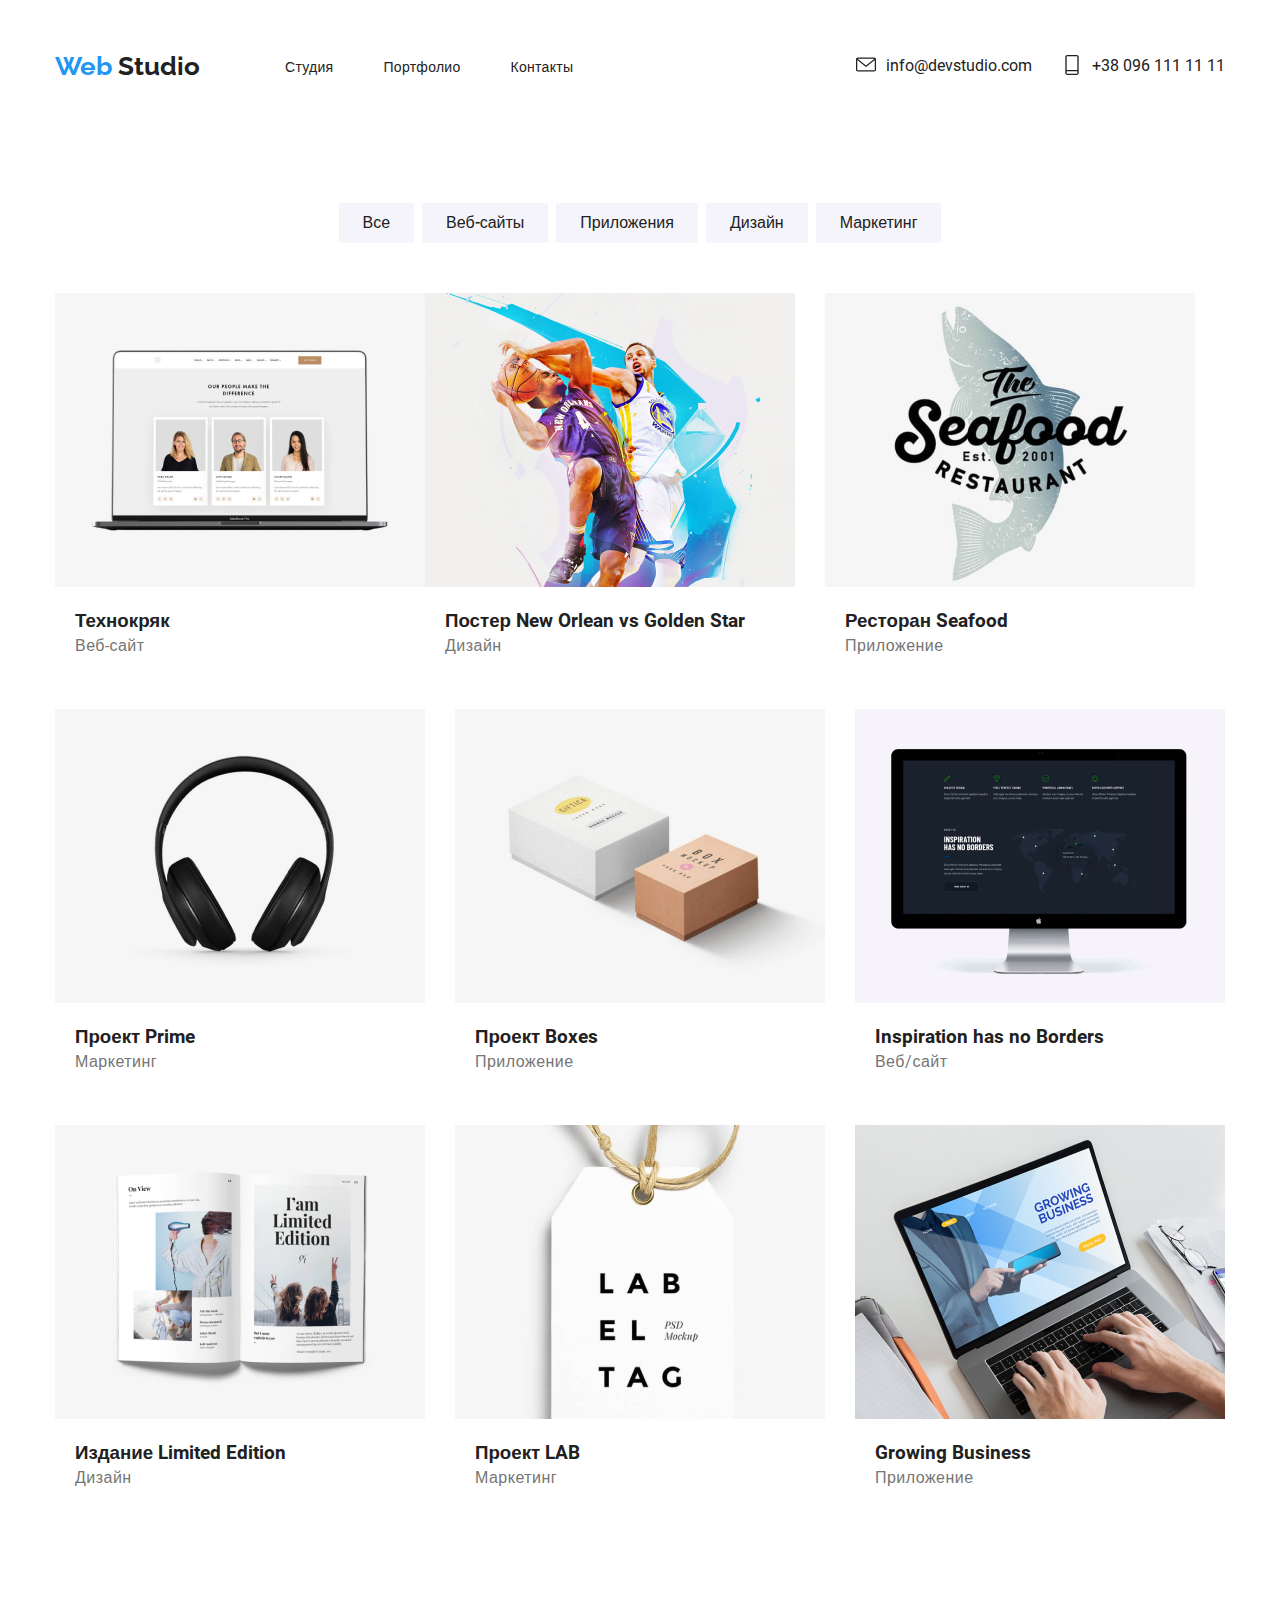
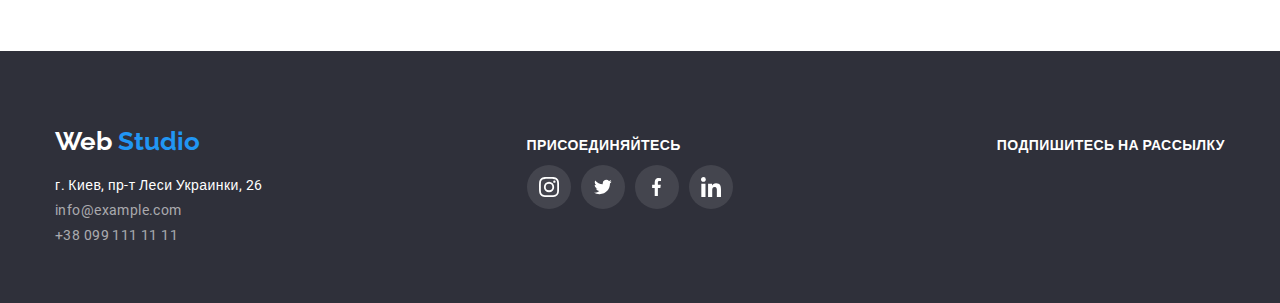
==== portfolio.html @ 55827320 "markup,css styles, sprites" ====
<!DOCTYPE html>
<html lang="ru">

<head>
    <meta charset="UTF-8" />
    <meta name="viewport" content="width=device-width, initial-scale=1.0" />
    <title>Portfolio</title>
    <link href="https://fonts.googleapis.com/css2?family=Raleway&family=Roboto:wght@400;500;700&display=swap"
        rel="stylesheet">
    <link rel="stylesheet" href="./css/normalize.css">
    <link rel="stylesheet" href="./css/styles.css">
</head>

<body>
    <!--Оглавление с навигацией-->
    <header class="page-header">
        <div class="container flexbox">
            <nav class="navigation">
                <a href="./index.html" class="logo"><span class="logo-web">Web</span>  Studio</a>
                <ul class="site-nav list">
                    <li class="nav-item"><a href="./index.html" class="link-active">Студия</a></li>
                    <li class="nav-item"><a href="./portfolio.html" class="link">Портфолио</a></li>
                    <li class="nav-item"><a href="" class="link">Контакты</a></li>
                </ul>
            </nav>
            <address class="contact">
                <ul class="contact-list list">
                    <li class="mail"><a href="mailto:info@devstudio.com">
                            <svg class="contacts-icon mail-to" width"16" height"11">
                                <use href="./images/symbol-defs-new.svg#icon-envelope"></use>
                            </svg>
                            info@devstudio.com
                        </a>
                    </li>
                    <li class="nav-item tel"><a href="tel:+380961111111">
                            <svg class="contacts-icon" width"10" height"15>
                                <use href="./images/symbol-defs-new.svg#icon-telephone"></use>
                            </svg>
                            +38 096 111 11 11
                        </a>
                    </li>
                </ul>
            </address>
        </div>
    </header>
    <main>
        <section class="section"> 
            <div>
                <div class="container">
                    <h1 class="title visually-hiden">Мои проэкты</h1>
                    <ul class="projects-nav list">
                        <li class="item">
                            <button class=" button-portfolio" type="button">Все</button>
                        </li>
                        <li class="item">
                            <button class=" button-portfolio" type="button">Веб-сайты</button>
                        </li>
                        <li class="item">
                            <button class=" button-portfolio" type=" button">Приложения</button>
                        </li>
                        <li class="item">
                            <button class=" button-portfolio" type=" button">Дизайн</button> 
                        </li>
                        <li class="item">
                            <button class=" button-portfolio" type=" button">Маркетинг</button>
                        </li>
                     </ul>
            </div>
      </div>
        <div class="container flex-box">
        <ul class="flex-box-port list-port" <li class="item">
            <a href="">
                <img src="./images/img1.png" alt="Фото проекта" width="370" />
                <h3 class="header-title-port">Технокряк</h3>
                <p class="projects-subtitle">Веб-сайт</p>
                <!--<p class="projects-text">
                                                                Технокряк это современная площадка распространения коронавируса.
                                                                Компании используют эту платформу для цифрового шпионажа и атак
                                                                на защищённые сервера конкурентов.
                                                            </p>-->
            </a>
            </li>
            <li class="item">
                <a href="">
                    <img src="./images/img2.png" alt="Фото проекта" width="370" />
                    <h3 class="header-title-port">Постер New Orlean vs Golden Star</h3>
                    <p class="projects-subtitle">Дизайн</p>
                    <!--<p class="projects-text">
                                                                Технокряк это современная площадка распространения коронавируса.
                                                                Компании используют эту платформу для цифрового шпионажа и атак
                                                                на защищённые сервера конкурентов.
                                                            </p>-->
                </a>
            </li>
            <li class="item">
                <a href="">
                    <img src="./images/img3.png" alt="Фото проэкта" width="370" />
                    <h3 class="header-title-port">Ресторан Seafood</h3>
                    <p class="projects-subtitle">Приложение</p>
                    <!--<p class="projects-text">
                                                                Технокряк это современная площадка распространения коронавируса.
                                                                Компании используют эту платформу для цифрового шпионажа и атак
                                                                на защищённые сервера конкурентов.
                                                            </p>-->
                </a>
            </li>
            <li class="item">
                <a href="">
                    <img src="./images/4.png" alt="Фото проэкта" width="370" />
                    <h3 class="header-title-port">Проект Prime</h3>
                    <p class="projects-subtitle">Маркетинг</p>
                    <!--<p class="projects-text">
                                                                Технокряк это современная площадка распространения коронавируса.
                                                                Компании используют эту платформу для цифрового шпионажа и атак
                                                                на защищённые сервера конкурентов.
                                                            </p>-->
                </a>
            </li>
            <li class="item">
                <a href="">
                    <img src="./images/5.png" alt="Фото проэкта" width="370" />
                    <h3 class="header-title-port">Проект Boxes</h3>
                    <p class="projects-subtitle">Приложение</p>
                    <!--<p class="projects-text">
                                                                Технокряк это современная площадка распространения коронавируса.
                                                                Компании используют эту платформу для цифрового шпионажа и атак
                                                                на защищённые сервера конкурентов.
                                                            </p>-->
                </a>
            </li>
            <li class="item">
                <a href="">
                    <img src="./images/6.png" alt="Фото проэкта" width="370" />
                    <h3 class="header-title-port">Inspiration has no Borders</h3>
                    <p class="projects-subtitle">Веб/сайт</p>
                    <!--<p class="projects-text">
                                                                Технокряк это современная площадка распространения коронавируса.
                                                                Компании используют эту платформу для цифрового шпионажа и атак
                                                                на защищённые сервера конкурентов.
                                                            </p>-->
                </a>
            </li>
            <li class="item">
                <a href="">
                    <img src="./images/7.png" alt="Фото проэкта" width="370" />
                    <h3 class="header-title-port">Издание Limited Edition</h3>
                    <p class="projects-subtitle">Дизайн</p>
                    <!--<p class="projects-text">
                                                                Технокряк это современная площадка распространения коронавируса.
                                                                Компании используют эту платформу для цифрового шпионажа и атак
                                                                на защищённые сервера конкурентов.
                                                            </p>-->
                </a>
            </li>
            <li class="item">
                <a href="">
                    <img src="./images/8.png" alt="Фото проэкта" width="370" />
                    <h3 class="header-title-port">Проект LAB</h3>
                    <p class="projects-subtitle">Маркетинг</p>
                    <!--<p class="projects-text">
                                                                Технокряк это современная площадка распространения коронавируса.
                                                                Компании используют эту платформу для цифрового шпионажа и атак
                                                                на защищённые сервера конкурентов.
                                                            </p>-->
                </a>
            </li>
            <li class="item">
                <a href="">
                    <img src="./images/9.png" alt="Фото проэкта" width="370" />
                    <h3 class="header-title-port">Growing Business</h3>
                    <p class="projects-subtitle">Приложение</p>
                    <!--<p class="projects-text">
                                                                Технокряк это современная площадка распространения коронавируса.
                                                                Компании используют эту платформу для цифрового шпионажа и атак
                                                                на защищённые сервера конкурентов.
                                                            </p>-->
                </a>
            </li>
        </ul>
            </div>        
        </section>
    </main>
    <footer class="site-footer">
        <div class="container footer-flex">
            <div class="logo-address">
                <p class="logo-space"><a href="./" class="logo logo-position"><span class="logo-port">Web</span>  Studio</a></p>
                <section class="list">
                    <address class="address-section">
                        <ul class="address list">
                            <li class="address item"><a class="item" href="https://goo.gl/maps/P8fqoHQZkP2FviwH6"
                                    target="_blank rel=" noopener noreferrer">г. Киев, пр-т
                                    Леси Украинки, 26</a></li>
                            <li class="item"><a href="mailto:info@example.com" class="contact-link">info@example.com</a>
                            </li>
                            <li class="item"><a href="tel:+380991111111" class="contact-link">+38 099 111 11 11</a></li>
                        </ul>
                    </address>
                </section>
            </div>
            <section class="flex-box">
                <div class="join">
                    <h2 class="join-title">
                        Присоединяйтесь
                    </h2>
                    <ul class="join-list list">
                        <li class="join-list-item"><a href="" class="join-link" target="_blank" rel="noopener noreferrer"
                                aria-label=Twitter>
                                <svg class="link-icon-footer" width="20px" height="20px">
                                    <use href="./images/symbol-defs-new.svg#icon-instagram"></use>
                                </svg></a></li>
                        <li class="join-list-item"><a href="" class="join-link" target=" _blank" rel="noopener noreferrer"
                                aria-label=Facebook>
                                <svg class="link-icon-footer" width="20px" height="16px">
                                    <use href="./images/symbol-defs-new.svg#icon-twitter"></use>
                                </svg></a></li>
                        <li class="join-list-item"><a href="" class="join-link" target=" _blank" rel="noopener noreferrer"
                                aria-label=LinkdedIn>
                                <svg class="link-icon-footer" width="10px" height="20px">
                                    <use href="./images/symbol-defs-new.svg#icon-facebook"></use>
                                </svg></a></li>
                        <li class="join-list-item"><a href="" class="join-link" target=" _blank" rel="noopener noreferrer"
                                aria-label=Instagram>
                                <svg class="link-icon-footer" width="20px" height="20px">
                                    <use href="./images/symbol-defs-new.svg#icon-linkedin"></use>
                                </svg></a></li>
                    </ul>
                </div>
            </section>
            <section class="flex-box">
                <div class="mailing">
                    <h2 class="subscribe-title">Подпишитесь на рассылку</h2>
                </div>
            </section>
        </div>
    </footer>
</body>

</html>
---- css/styles.css ----
/* roboto-regular - latin */
@font-face {
  font-family: "Roboto";
  font-style: normal;
  font-weight: 400;
  src: url("../fonts/roboto-v20-latin-regular.eot"); /* IE9 Compat Modes */
  src: local("Roboto"), local("Roboto-Regular"),
    url("../fonts/roboto-v20-latin-regular.eot?#iefix")
      format("embedded-opentype"),
    /* IE6-IE8 */ url("../fonts/roboto-v20-latin-regular.woff2") format("woff2"),
    /* Super Modern Browsers */ url("../fonts/roboto-v20-latin-regular.woff")
      format("woff"),
    /* Modern Browsers */ url("../fonts/roboto-v20-latin-regular.ttf")
      format("truetype"),
    /* Safari, Android, iOS */
      url("../fonts/roboto-v20-latin-regular.svg#Roboto") format("svg"); /* Legacy iOS */
}
/* roboto-500 - latin */
@font-face {
  font-family: "Roboto";
  font-style: normal;
  font-weight: 500;
  src: url("../fonts/roboto-v20-latin-500.eot"); /* IE9 Compat Modes */
  src: local("Roboto Medium"), local("Roboto-Medium"),
    url("../fonts/roboto-v20-latin-500.eot?#iefix") format("embedded-opentype"),
    /* IE6-IE8 */ url("../fonts/roboto-v20-latin-500.woff2") format("woff2"),
    /* Super Modern Browsers */ url("../fonts/roboto-v20-latin-500.woff")
      format("woff"),
    /* Modern Browsers */ url("../fonts/roboto-v20-latin-500.ttf")
      format("truetype"),
    /* Safari, Android, iOS */ url("../fonts/roboto-v20-latin-500.svg#Roboto")
      format("svg"); /* Legacy iOS */
}
/* roboto-700 - latin */
@font-face {
  font-family: "Roboto";
  font-style: normal;
  font-weight: 700;
  src: url("../fonts/roboto-v20-latin-700.eot"); /* IE9 Compat Modes */
  src: local("Roboto Bold"), local("Roboto-Bold"),
    url("../fonts/roboto-v20-latin-700.eot?#iefix") format("embedded-opentype"),
    /* IE6-IE8 */ url("../fonts/roboto-v20-latin-700.woff2") format("woff2"),
    /* Super Modern Browsers */ url("../fonts/roboto-v20-latin-700.woff")
      format("woff"),
    /* Modern Browsers */ url("../fonts/roboto-v20-latin-700.ttf")
      format("truetype"),
    /* Safari, Android, iOS */ url("../fonts/roboto-v20-latin-700.svg#Roboto")
      format("svg"); /* Legacy iOS */
}
/* raleway-regular - latin */
@font-face {
  font-family: "Raleway";
  font-style: normal;
  font-weight: 400;
  src: url("../fonts/raleway-v17-latin-regular.eot"); /* IE9 Compat Modes */
  src: local(""),
    url("../fonts/raleway-v17-latin-regular.eot?#iefix")
      format("embedded-opentype"),
    /* IE6-IE8 */ url("../fonts/raleway-v17-latin-regular.woff2")
      format("woff2"),
    /* Super Modern Browsers */ url("../fonts/raleway-v17-latin-regular.woff")
      format("woff"),
    /* Modern Browsers */ url("../fonts/raleway-v17-latin-regular.ttf")
      format("truetype"),
    /* Safari, Android, iOS */
      url("../fonts/raleway-v17-latin-regular.svg#Raleway") format("svg"); /* Legacy iOS */
}
:root {
  --primary-text-color: #212121;
  --subtitle-text-color: #757575;
  --accent-color: #2196f3;
  --primary-bg-color: #ffffff;
  --secondary-bg-color: #f5f4fa;
  --text-bg-color: rgba(47, 48, 58, 0.8);
}
/*цвет основного текста #212121 */
/*цвет вторичного текста #757575*/
/*белый #ffffff*/
/*акцент #2196F3;*/
/*вторичный цвет фона #F5F4FA*/

* {
  box-sizing: border-box;
}
body {
  background-color: var(--primary-bg-color);
  font-family: Roboto, sans-serif;
  font-size: 16 px;
  line-height: 0, 615;
}
.container {
  width: 1200px;
  padding-left: 15px;
  padding-right: 15px;
  margin-right: auto;
  margin-left: auto;
}
li {
  display: list-item;
}
.layout {
  padding-top: 95px;
  padding-bottom: 95px;
}
div .list-list {
  margin-top: 50px;
}
.flex-box .list {
  display: flex;
}

/* Шапка*/
.page-header {
  padding-top: 25px;
  padding-bottom: 0;
}
.flexbox {
  display: flex;
  justify-content: flex-end;
  align-items: center;
}
.navigation {
  display: flex;
  align-items: center;
  margin-right: auto;
}
.logo-web {
  color: var(--accent-color);
  text-decoration-line: none;
  font-family: Raleway, sans-serif;
  font-style: normal;
  font-weight: bold;
  font-size: 26px;
  line-height: 1, 19;
}
.logo {
  color: var(--primary-text-color);
  text-decoration-line: none;
  font-family: Raleway, sans-serif;
  font-style: normal;
  font-weight: bold;
  font-size: 26px;
  line-height: 1, 19;
  margin-right: 85px;
}
.list {
  list-style: none;
  padding: 0;
  margin: 0;
}
.site-nav {
  display: flex;
  padding-top: 30px;
  padding-bottom: 30px;
}
.site-nav a {
  color: var(--primary-text-color);
}
.nav-item:not(:last-child) {
  margin-right: 50px;
}
.site-nav a {
  text-decoration-line: none;
  font-style: normal;
  font-weight: 500;
  font-size: 14px;
  line-height: 1, 14;
  letter-spacing: 0.02em;
}
.link-active {
  color: var(--accent-color);
}
.site-nav a:hover,
.site-nav a:focus {
  text-decoration-line: underline;
  text-decoration-color: var(--accent-color);
}
.site-nav .link.current {
  color: var(--accent-color);
}
.contact-list {
  display: flex;
  align-items: center;
  padding-bottom: 30px;
  padding-top: 30px;
}
.contact a {
  color: var(--primary-text-color);
  font-style: normal;
}
.contact a:hover,
.contact a:focus {
  color: var(--accent-color);
}
.mail {
  margin-right: 30px;
}
.mail:hover,
.mail:focus {
  color: var(--accent-color);
}
.contact a {
  text-decoration-line: none;
  display: inline-flex;
  align-items: flex-end;
}
.contacts-icon {
  fill: currentColor;
  height: 20px;
  width: 20px;
  margin-right: 10px;
  display: inline-flex;
  align-items: center;
  margin-bottom: 0;
}
/*Секция герой*/

.overlay {
  max-width: 1600px;
  height: 600px;
  margin-right: auto;
  margin-left: auto;
  background-image: linear-gradient(
      to right,
      rgba(47, 48, 58, 0.8),
      rgba(47, 48, 58, 0.8)
    ),
    url(../images/Header-img.jpg);
  background-size: contain;
  background-repeat: no-repeat;
  background-position: center;
  box-shadow: rgba(47, 48, 58, 0.8);
  background-color: black;
}
.hero {
  padding: 200px 0;
  text-align: center;
  letter-spacing: 0.06em;
}
.hero-title {
  display: flex;
  align-items: center;
  letter-spacing: 0.06em;
  text-align: center;
  margin: 0 0 30px;
}
.hero-title {
  color: var(--primary-bg-color);
  font-style: normal;
  font-weight: 900;
  font-size: 44px;
  line-height: 1, 36;
  text-align: center;
  letter-spacing: 0.06em;
  text-transform: uppercase;
  margin: auto;
}

.button {
  color: var(--primary-bg-color);
  background-color: var(--accent-color);
  border-color: transparent;
  font-weight: 700;
  font-size: 16px;
  letter-spacing: 0.06em;
  padding-top: 10 px 25px;
  border-radius: 4px;
  width: 200px;
  display: inline-flex;
  padding: 10px 25px;
  line-height: 1, 8;
  align-items: center;
  cursor: pointer;
  text-decoration: none;
  border-radius: 4px;
  margin-top: 30px;
  align-items: flex-start;
}
.benefits-title::before {
  content: "";
  height: 120px;
  background-position: center;

  margin-left: 10px;
  display: block;
  background-color: var(--secondary-bg-color);
  background-size: contain;
  background-repeat: no-repeat;
}
.detail::before {
  background-image: url(../images/antenna-1.svg);
  background-size: 70px;
}
.punctual::before {
  background-image: url(../images/clock-2.svg);
  background-size: 70px;
}
.plan::before {
  background-image: url(../images/diagram-3.svg);
  background-size: 70px;
}
.techno::before {
  background-image: url(../images/astronaut-4.svg);
  background-size: 70px;
}
.section-title {
  color: var(--primary-text-color);
  font-style: normal;
  font-size: 14px;
  line-height: 1, 14;
  letter-spacing: 0.03em;
  text-transform: uppercase;
}
.section-subtitle {
  color: var(--subtitle-text-color);
  font-style: normal;
  font-weight: normal;
  font-size: 14px;
  line-height: 1, 71;
  letter-spacing: 0.03em;
}
.benefits-list {
  display: inline-flex;
}
.benefits-title {
  width: calc((100% - 90px) / 4);
  margin-right: 30px;
  display: list-item;
}
.benefits-title:nth-child(4n) {
  margin-right: 0;
}
/*Секция чем мы занимаемся*/
.we-do-con {
  padding-top: 0;
  padding-bottom: 95px;
}
.header-title {
  color: var(--primary-text-color);
  font-style: normal;
  font-weight: bold;
  font-size: 36px;
  line-height: 1, 16;
  text-align: center;
  letter-spacing: 0.03em;
  margin-top: 0px;
  margin-bottom: 0px;
}
ul .we-do-list {
  display: flex;
  flex-wrap: wrap;
}
.we-do-title {
  width: calc((100% - 60px) / 3);
  margin-right: 30px;
}
.we-do-subtitle {
  color: var(--primary-text-color);
  font-style: normal;
  font-weight: bold;
  font-size: 14px;
  line-height: 1, 14;
  text-align: center;
  letter-spacing: 0.03em;
  text-transform: uppercase;
  background-color: var(--text-bg-color);
}
/*.we-do-subtitle>a :hover,
.we-do-subtitle>a :focus{
   text-decoration-line: underline;
   text-decoration-color: var(--accent-color);
}*/

/*Секция наша команда*/

.flex-box {
  display: flex;
}

.team-section {
  background-color: var(--secondary-bg-color);
  width: auto;
  display: flex;
  flex-direction: row;
}
.team-list {
  display: flex;
  flex-wrap: wrap;
}
.team-section .team-member {
  display: flex;
  flex-wrap: wrap;
}
.team-section .team-member {
  width: calc((100% - 90px) / 4);
  margin-right: 30px;
  background-color: var(--primary-bg-color);
}
.team-member:nth-child(4n) {
  margin-right: 0;
}
.team-section-subtitle {
  color: var(--primary-text-color);
  font-style: normal;
  font-weight: 500;
  font-size: 16px;
  line-height: 1, 18;
  text-align: center;
  letter-spacing: 0.03em;
}
.team-section-subtitle a:hover,
.team-section-subtitle a:focus {
  text-decoration-line: underline;
  text-decoration-color: var(--accent-color);
}
.team-section-prof {
  color: var(--subtitle-text-color);
  font-style: normal;
  font-weight: normal;
  font-size: 16px;
  line-height: 1, 18;
  text-align: center;
  letter-spacing: 0.03em;
}
.team-section p a:hover,
.team-section p a:focus {
  text-decoration-line: underline;
  text-decoration-color: var(--accent-color);
}
img .team-member {
  margin-bottom: 10px;
}
.description {
  margin: 30px 55px;
  text-align: center;
  border: 0px;
}
.social-list-item:not(:last-child) {
  margin-right: 10px;
}
.social-links {
  display: flex;
  justify-content: center;
  align-items: center;
  margin: 16px 24px 24px 32px;
}
.social-item {
  display: inline-flex;
  align-items: center;
  justify-content: center;
  border-radius: 50%;
  width: 44px;
  height: 44px;
  background-color: #fff;
}
.social-item:hover .link-icon,
.social-item:focus .link-icon {
  fill: var(--primary-bg-color);
}
.social-item:hover,
.social-item:focus {
  background-color: var(--accent-color);
}

.flex-list {
  display: flex;
  justify-content: space-between;
}
img {
  display: block;
  max-width: 100%;
  height: auto;
}
.link-icon {
  margin-right: 10px;
  align-items: center;
  width: 20px;
  height: 20px;
  fill: #afb1b8;
}
/*Постоянные клиенты*/
.client {
  width: calc((100% - 30px * 4) / 5);
  margin-right: 30px;
}
.client :nth-child(4n) {
  margin-right: 0;
}
.clients-icon {
  fill: #afb1b8;
}
.clients-link {
  display: flex;
  justify-content: center;
  align-items: center;
  border-radius: 4px;
  border: 1px solid #afb1b8;
  height: 90px;
  width: 170px;
}
.clients-link:hover,
.clients-link:focus {
  fill: var(--accent-color);
}
.clients-link:hover,
.clients-link:focus {
  border-color: var(--accent-color);
}
.clients-icon:hover,
.clients-icon:focus {
  fill: var(--accent-color);
}
/*Футер*/
a.item {
  margin: 0 0 9px 0;
  color: var(--white-text-color);
  font-style: normal;
}
.site-footer {
  background-color: #2f303a;
  padding: 60px 0;
}
.footer-flex {
  display: flex;
  align-items: baseline;
  justify-content: space-between;
}
.logo-position {
  display: block;
  padding: 0;
  margin: 0 0 20px;
  color: var(--accent-color);
}
.logo-address {
  align-content: flex-start;
}
.address .item {
  color: var(--primary-bg-color) !important;
  font-style: normal;
  font-weight: normal;
  font-size: 14px;
  line-height: 1, 71;
  letter-spacing: 0.03em;
}
.address .list .item {
  color: rgba(255, 255, 255, 0.6);
  text-decoration-line: none;
  background-color: #2f303a;
  font-style: normal;
}
.address-section a {
  text-decoration-line: none;
}
.address-section .item:not(:last-child) {
  margin-bottom: 9px;
}
li {
  display: list-item;
}
.contact-link {
  font-style: normal;
  font-weight: normal;
  font-size: 14px;
  line-height: 1, 71;
  letter-spacing: 0.03em;
  color: rgba(255, 255, 255, 0.6);
  font-style: normal;
}
.contact-link :hover,
.contact-link :focus {
  text-decoration-line: underline;
  text-decoration-color: var(--accent-color);
}
.join-title {
  color: var(--primary-bg-color);
  font-style: normal;
  font-weight: bold;
  font-size: 14px;
  line-height: 1, 14;
  letter-spacing: 0.03em;
  text-transform: uppercase;
}
.join-list {
  display: flex;
  justify-content: center;
}
.join-list-item:not(:last-child) {
  margin-right: 10px;
}
.join-link {
  display: inline-flex;
  justify-content: center;
  align-items: center;
  width: 44px;
  height: 44px;
  background: rgba(255, 255, 255, 0.1);
  border-radius: 50%;
}
.join-list-item:hover,
.join-list-item:focus {
  background-color: var(--accent-color);
  border-radius: 50%;
}
.link-icon-footer {
  fill: var(--primary-bg-color);
}
.subscribe-title {
  color: var(--primary-bg-color);
  font-style: normal;
  font-weight: bold;
  font-size: 14px;
  line-height: 1, 14;
  letter-spacing: 0.03em;
  text-transform: uppercase;
}
/*Страница портфолио*/

.section {
  padding: 94px 0;
}
.projects-item {
  width: calc((100% - 60px) / 4);
  margin-right: 30px;
}
ul .project-nav .list {
  display: flex;
  flex-wrap: wrap;
}
.projects-nav .item:not(:last-child) {
  margin-right: 8px;
}
.projects-nav .button-portfolio {
  justify-content: center;
}
.visually-hiden {
  position: absolute !important;
  clip: rect(1px 1px 1px 1px);
  clip: rect(1px, 1px, 1px, 1px);
  padding: 0 !important;
  border: 0 !important;
  height: 1px !important;
  width: 1px !important;
  overflow: hidden;
}
.button-portfolio {
  padding: 6px 22px;
  background-color: var(--secondary-bg-color);
  color: var(--primary-text-color);
  font-weight: 500;
  font-size: 16px;
  line-height: 1.5;
  text-align: center;
  border-radius: 2px;
  border-color: transparent;
}
.projects-nav .item :hover,
.projects-nav .item :focus {
  background-color: var(--accent-color);
}
.projects-nav .item :hover,
.projects-nav .item :focus {
  color: var(--primary-bg-color);
}
.projects-nav {
  display: flex;
  justify-content: center;
  margin-bottom: 50px;
}
.flex-box-port .item {
  width: calc((100% - 60px) / 3);
  margin-bottom: 30px;
}
.flex-box-port .item:not(:nth-child(3n)) {
  margin-right: 30px;
}
.header-title-port {
  font-style: normal;
  color: var(--primary-text-color);
  margin: 24px 20px 4px;
}
.list-port a {
  text-decoration-line: none;
}
.projects-subtitle {
  font-weight: normal;
  font-size: 16px;
  line-height: 1, 87;
  letter-spacing: 0.03em;
  text-decoration-line: none;
  color: var(--subtitle-text-color);
  margin: 0px 20px 24px;
}
.projects-text {
  font-weight: 400;
  font-size: 18px;
  line-height: 1, 5;
  letter-spacing: 0.03em;
  color: var(--primary-bg-color);
  background: var(--subtitle-text-color);
  text-decoration-line: none;
}
.flex-box .list-port {
  display: flex;
  flex-wrap: wrap;
}
.list-port {
  list-style: none;
  padding: 0;
  margin-top: 0;
}
.logo-port {
  color: var(--primary-bg-color);
}
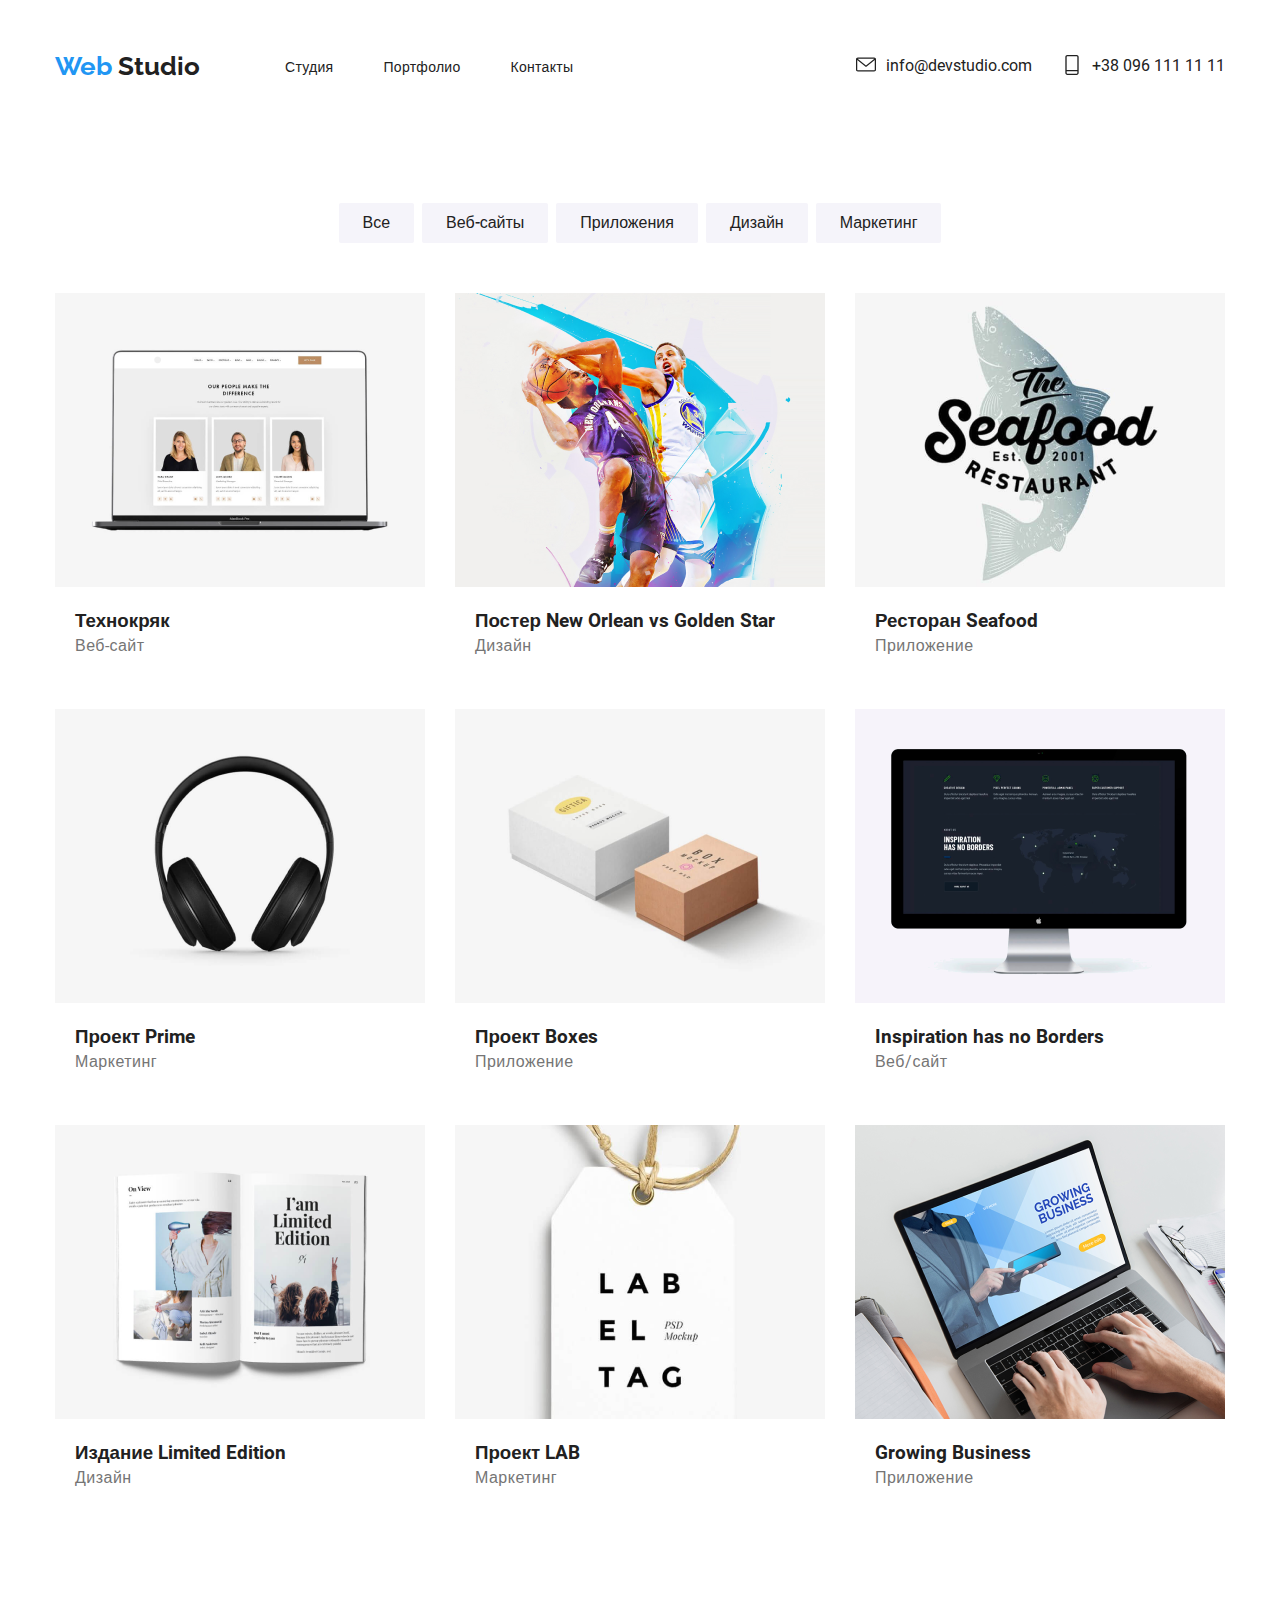
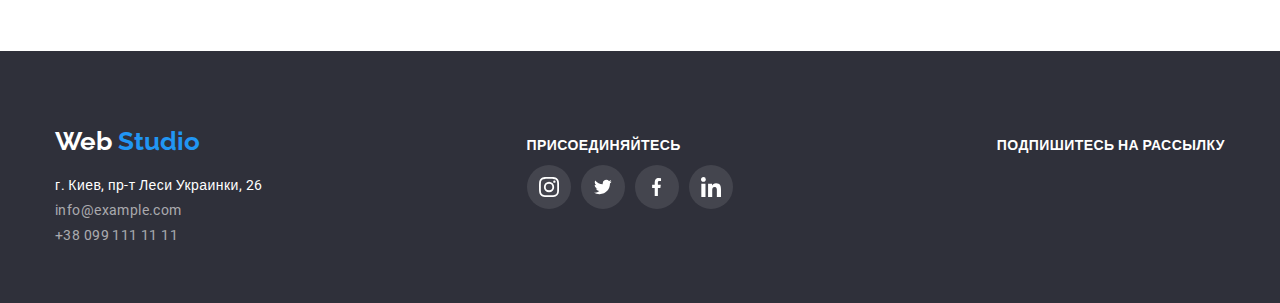
==== commit bacc097f: "portfolio markup" ====
--- a/portfolio.html
+++ b/portfolio.html
@@ -68,7 +68,8 @@
             </div>
       </div>
         <div class="container flex-box">
-        <ul class="flex-box-port list-port" <li class="item">
+        <ul class="flex-box-port list-port"> 
+            <li class="item">
             <a href="">
                 <img src="./images/img1.png" alt="Фото проекта" width="370" />
                 <h3 class="header-title-port">Технокряк</h3>
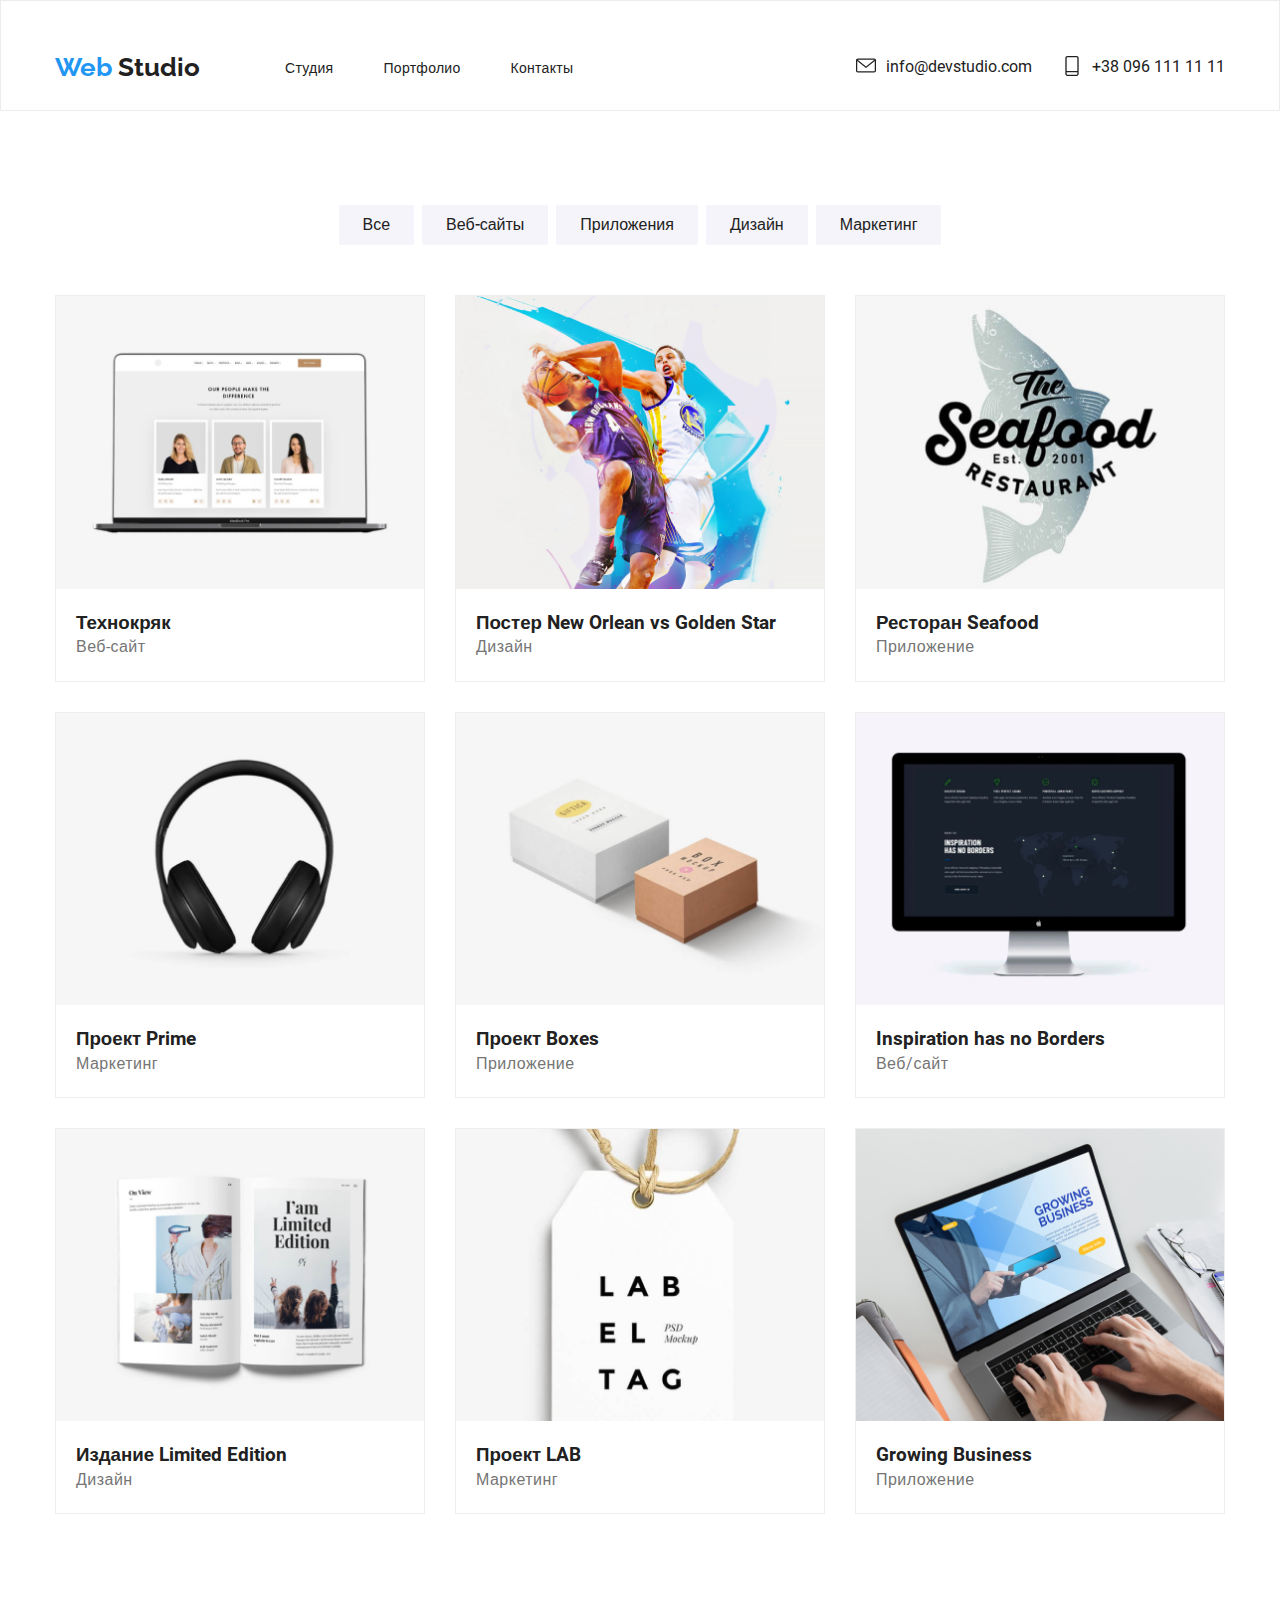
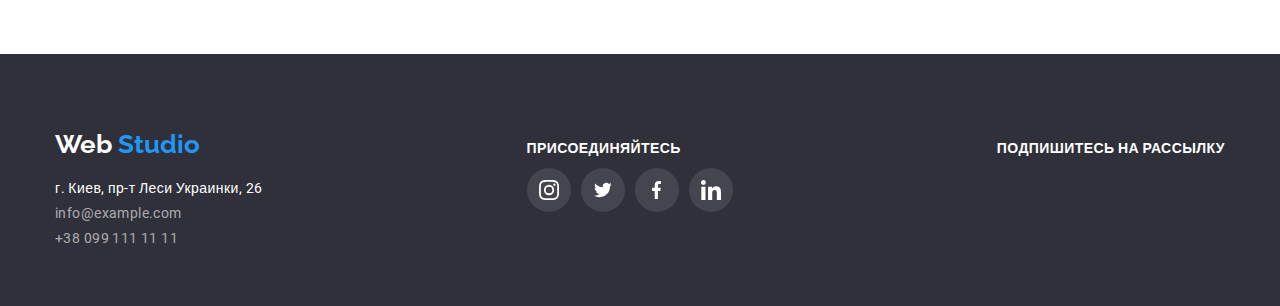
==== commit 58ca63b1: "shadows for portfolio and markup" ====
--- a/portfolio.html
+++ b/portfolio.html
@@ -70,15 +70,19 @@
         <div class="container flex-box">
         <ul class="flex-box-port list-port"> 
             <li class="item">
-            <a href="">
+            <a href="" class="port-link">
+                <div class="img-thumb">
                 <img src="./images/img1.png" alt="Фото проекта" width="370" />
+                </div>
                 <h3 class="header-title-port">Технокряк</h3>
                 <p class="projects-subtitle">Веб-сайт</p>
-                <!--<p class="projects-text">
-                                                                Технокряк это современная площадка распространения коронавируса.
-                                                                Компании используют эту платформу для цифрового шпионажа и атак
-                                                                на защищённые сервера конкурентов.
-                                                            </p>-->
+                <div class="list-text">
+                    <!--<p class="projects-text">
+                        Технокряк это современная площадка распространения коронавируса.
+                        Компании используют эту платформу для цифрового шпионажа и атак
+                        на защищённые сервера конкурентов.
+                    </p>-->
+                </div>
             </a>
             </li>
             <li class="item">
--- a/css/styles.css
+++ b/css/styles.css
@@ -113,6 +113,7 @@
 .page-header {
   padding-top: 25px;
   padding-bottom: 0;
+  border: 1px solid #ececec;
 }
 .flexbox {
   display: flex;
@@ -667,12 +668,22 @@
   margin-bottom: 50px;
 }
 .flex-box-port .item {
+  border: 1px solid #eeeeee;
+}
+.flex-box-port .item {
   width: calc((100% - 60px) / 3);
   margin-bottom: 30px;
+  background-color: #fff;
 }
 .flex-box-port .item:not(:nth-child(3n)) {
   margin-right: 30px;
 }
+.flex-box-port .item:hover,
+.flex-box-port .item:focus {
+  box-sizing: border-box;
+  box-shadow: 0px 1px 1px rgba(0, 0, 0, 0.12), 0px 4px 4px rgba(0, 0, 0, 0.06),
+    1px 4px 6px rgba(0, 0, 0, 0.16);
+}
 .header-title-port {
   font-style: normal;
   color: var(--primary-text-color);
@@ -680,6 +691,35 @@
 }
 .list-port a {
   text-decoration-line: none;
+}
+.port-link {
+  display: inline-block;
+}
+/*.item:hover .list-text {
+  transform: translateY(0);
+}*/
+
+/*.list-text {
+  position: absolute;
+  top: 0;
+  left: 0;
+
+  width: 100%;
+  height: 100%;
+  background-color: rgba(33, 150, 243, 0.9);
+
+  padding: 63px 24px;
+  font-weight: 400;
+  font-size: 18px;
+  line-height: 1.56;
+  color: var(--white);
+
+  transform: translateY(100%);
+  transition: transform 250ms cubic-bezier(0.4, 0, 0.2, 1);
+}*/
+.img-thumb {
+  position: relative;
+  overflow: hidden;
 }
 .projects-subtitle {
   font-weight: normal;
